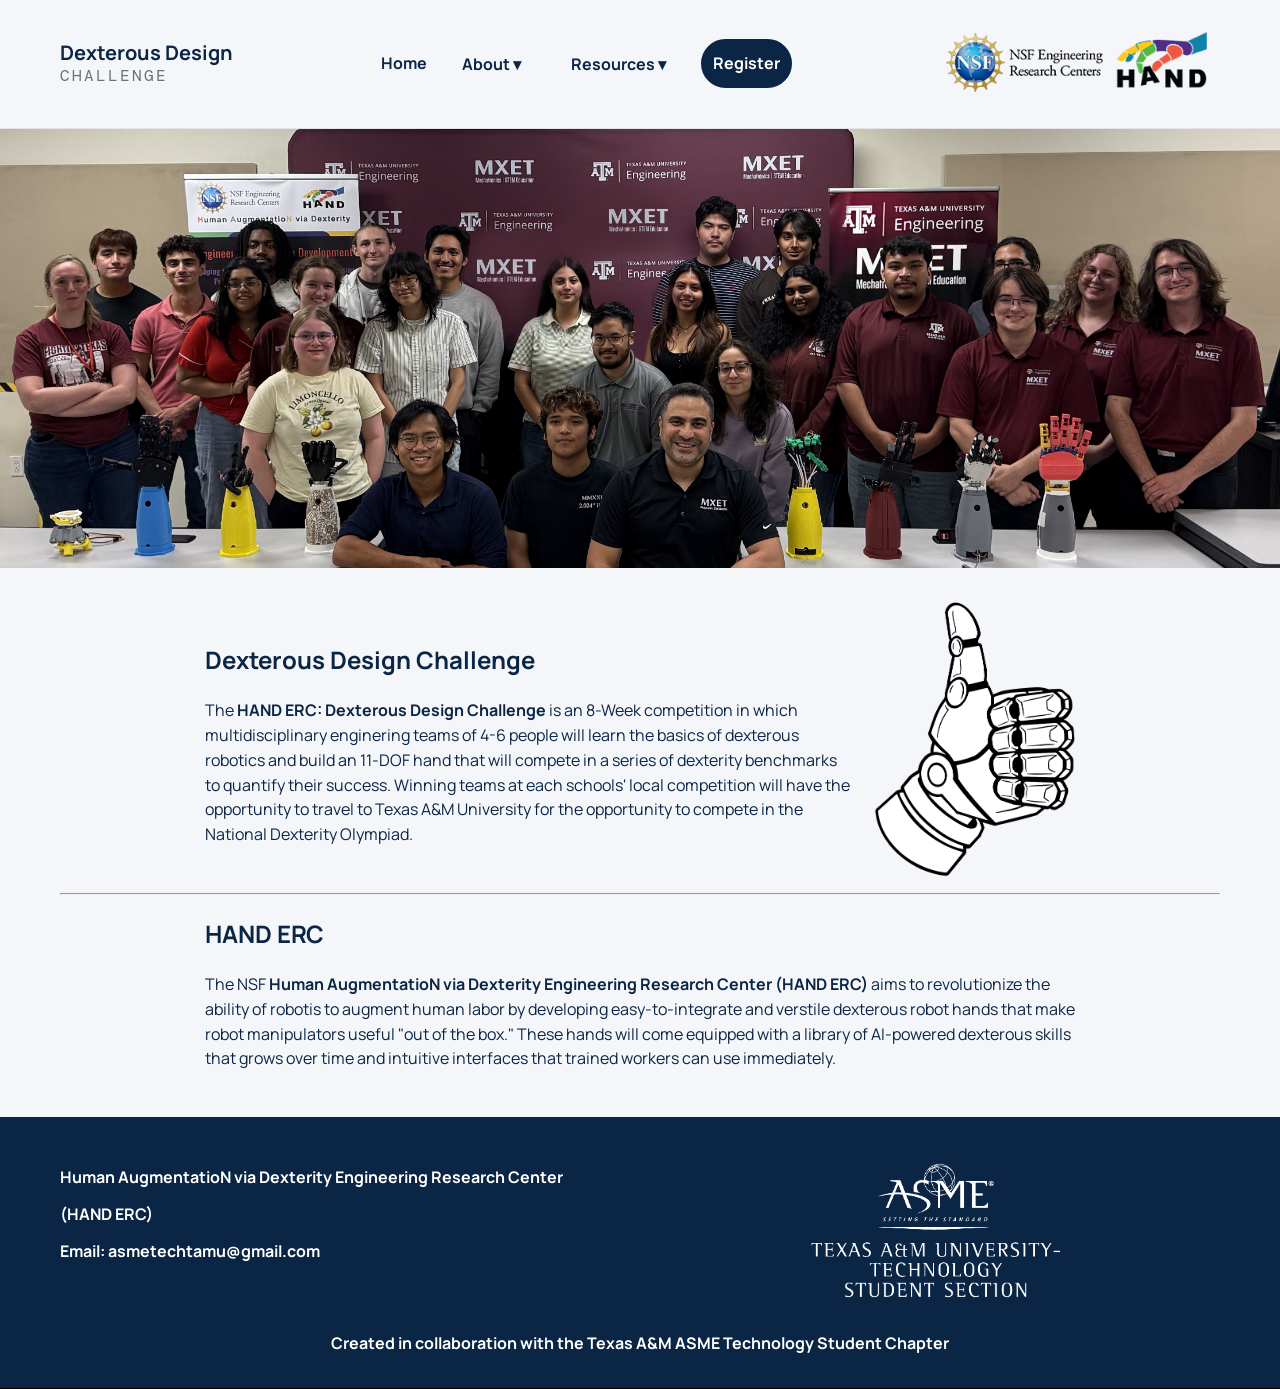
==== index.html @ c8aa739a "Initial Commit 2 of 2" ====
<!DOCTYPE html>
<html lang="en">
<head>
  <meta charset="UTF-8">
  <meta name="viewport" content="width=device-width, initial-scale=1.0">
  <meta name="description" content="Dexterous Design Challenge — a hands-on engineering competition introducing students to dexterous robotics.">
  <title>Dexterous Design Challenge</title>
  <link rel="stylesheet" href="styles.css">
  <link rel="icon" type="image/png" href="Assets/favicon.png">
</head>
<body>
  <header class="site-header">
    <br/>
    <div class="container nav-wrap">
      <a class="brand" href="index.html" aria-label="Dexterous Design Challenge home">
        <span><strong>Dexterous Design</strong><small>CHALLENGE</small></span>
      </a>
      <button class="menu-toggle" aria-label="Open menu">☰</button>
      <nav class="nav">
        <a href="index.html">Home</a>
        <div class="dropdown">
          <button class="dropbtn">About ▾</button>
          <div class="dropdown-content">
              <a href="pastresults.html">Past Competition Results</a>
              <a href="team.html">Team</a>
          </div>
        </div>
        <div class="dropdown">
          <button class="dropbtn">Resources ▾</button>
          <div class="dropdown-content">
              <a href="rulesandguidebook.html">Rules and Guidebook</a>
              <a href="FAQ.html">FAQ</a>
              <a href="pastdesigns.html">Past Designs</a>
              <div class="sub-dropdown">
                <button class="dropbtn">Modules ▸</button>
                <div class="sub-dropdown-content">
                    <a href="module01.html">Gantt Charts & Project Management</a>
                    <a href="module02.html">Dexterous Robotics</a>
                    <a href="module03.html">3D CAD Design Using Onshape</a>
                    <a href="module04.html">Volume Creating Features</a>
                    <a href="module05.html">Introduction to Assemblies</a>
                    <a href="module06.html">Design of a Finger</a>
                    <a href="module07.html">Mechanical Drawings & 3D Printing</a>
                    <a href="module08.html">Arduino & C++</a>
                    <a href="module09.html">Kit Specific Programming</a>
                </div>
              </div>
          </div>
        </div>
        <a class="nav-but" href="register.html">Register</a>
      </nav>
      <a class="header-logo" href="https://hand-erc.org/" target="_blank"><img height=100 src="Assets/HAND NSF Logo.png"></imgsrc> </a>
    </div>
    <br/>
  </header>

  <main>
    <section>
        <img width=100% src="Assets/DDCCeremony.JPG">
    </section>
    <br/>
    <section class="container">
      <div class="image-text-row">
        <div>
          <h2>Dexterous Design Challenge</h2>
          <p>
            The <b>HAND ERC: Dexterous Design Challenge</b> is an 8-Week competition in which multidisciplinary enginering teams of 4-6 people will learn the basics of dexterous robotics and build an 11-DOF hand that will compete in a series of dexterity benchmarks to quantify their success. Winning teams at each schools' local competition will have the opportunity to travel to Texas A&M University for the opportunity to compete in the National Dexterity Olympiad.
          </p>  
        </div>
        <div>
          <img width=200 src="Assets/DDCLogo.png"/>
        </div>
      </div>
      <hr/>
        <div class="center-text">
          <h2>HAND ERC</h2>
          <p>
            The NSF <b>Human AugmentatioN via Dexterity Engineering Research Center (HAND ERC)</b> aims to revolutionize the ability of robotis to augment human labor by developing easy-to-integrate and verstile dexterous robot hands that make robot manipulators useful "out of the box." These hands will come equipped with a library of AI-powered dexterous skills that grows over time and intuitive interfaces that trained workers can use immediately.
          </p>  
        </div>
    </section>
  </main>

  <footer class="site-footer">
    <section class="container">
      <div class="footer-grid">
        <div>
          <h4>Human AugmentatioN via Dexterity Engineering Research Center</h4>
          <h4>(HAND ERC)</h4>
          <h4>Email: asmetechtamu@gmail.com</h4>
        </div>
        <img class="center-text" src="Assets/ASMETAMUT_Logo.png"/>
      </div>
      <h4 class="centered">Created in collaboration with the Texas A&M ASME Technology Student Chapter</h4>
      <br/>
  </section>
  </footer>
  <script src="script.js"></script>
</body>
</html>
---- styles.css ----
@import url('https://fonts.googleapis.com/css2?family=DM+Mono:wght@400;500&family=Manrope:wght@400;500;600;700;800&display=swap');

/* CSS Variables */
:root { --ink: #0b2545; --muted: #697176; --paper: #f4f6f9; --card: #fff; --line: #dde2e8; --accent: #0b2545; --dark: #111516; --dark2: #1a2022; --radius: 18px; }

/* Global Styles */
* { box-sizing: border-box; }
html { scroll-behavior: smooth; }
body { margin: 0; background: var(--paper); color: var(--ink); font-family: Manrope, Arial, sans-serif; line-height: 1.55; }
a { color: inherit; text-decoration: none; }

/* Layout Utilities */
.container { width: min(1160px, calc(100% - 100px)); margin: auto; }
.centered { text-align: center; }
.center-text { width: 75%; margin: auto; }
.border { border: 2px solid var(--ink); border-radius: 5px; }
.module-border { border: 2px solid var(--ink); }
.embedded { width: 100%; aspect-ratio: 16 / 9; }
.side-by-side { display: flex; align-items: center; justify-content: center; gap: 40px; }
.side-by-side p { width: 450px; }
.closer { line-height: 0.5; }

/* Header and Navigation */
.site-header { position: sticky; top: 0; z-index: 20; background: rgba(244, 246, 249, 0.94); backdrop-filter: blur(14px); border-bottom: 1px solid rgba(16, 19, 22, 0.08); }
.nav-wrap { display: flex; align-items: center; justify-content: space-between; height: 78px; }
.nav { display: flex; align-items: center; gap: 20px; color: var(--ink); font-size: 16px; font-weight: 700; }
.nav-but { background: var(--ink); color: white; border: 12px solid var(--ink); border-radius: 30px; }
.menu-toggle { display: none; background: none; border: 0; font-size: 25px; }

/* Brand */
.brand { display: flex; align-items: center; gap: 10px; }
.brand strong, .brand small { display: block; line-height: 1; }
.brand strong { font-size: 20px; }
.brand small { margin-top: 5px; color: var(--muted); font-family: "DM Mono", monospace; font-size: 16px; letter-spacing: 2px; }

/* Dropdown Navigation */
.dropdown { position: relative; display: inline-block; }
.dropbtn { display: flex; padding: 15px; background: none; border: none; color: var(--ink); font-family: inherit; font-size: inherit; font-weight: 700; cursor: pointer; }
.dropdown-content, .sub-dropdown-content { display: none; position: absolute; min-width: 180px; background: white; box-shadow: 0 8px 16px rgba(0, 0, 0, 0.2); border-top: 3px solid var(--ink); }
.dropdown-content { z-index: 1000; }
.dropdown-content a, .sub-dropdown-content a { display: block; padding: 12px 16px; color: var(--ink); text-decoration: none; white-space: nowrap; }
.dropdown-content a:hover, .sub-dropdown-content a:hover { background: #f1f1f1; }
.dropdown:hover .dropdown-content { display: block; }

/* Nested Dropdown */
.sub-dropdown { position: relative; }
.sub-dropdown-content { top: 0; left: 100%; z-index: 1001; }
.sub-dropdown:hover .sub-dropdown-content { display: block; }

/* Footer */
.site-footer { background-color: var(--ink); color: white; border-top: 30px solid var(--paper); border-bottom: 1px solid black; font-weight: 200; line-height: 1; padding-top:30px}
.footer-logo { top: 0; right: 10px; }

/* PDF Viewer */
.pdf-container { width: 100%; height: 100vh; min-height: 450px; max-height: 900px; margin: 20px 0; }
.pdf-container iframe { display: block; width: 100%; height: 100%; border: 1px solid #ddd; border-radius: 8px; }

/* Resource Grids */
.resource-grid-2, .resource-grid-3 { display: grid; width: 100%; gap: 24px; }
.resource-grid-2 { grid-template-columns: repeat(2, minmax(0, 1fr)); }
.resource-grid-3 { grid-template-columns: repeat(3, minmax(0, 1fr)); }
.resource-card { min-width: 0; padding: 15px;background:var(--ink);border-radius:15px;color:white}
.resource-title{color: #B4B8BA}
.footer-grid {display:grid;width:100%;gap:24px;grid-template-columns: repeat(2,minmax(0,1fr));}
.footer-grid img{max-width: 300px;}


.image-text-row {width:75%;display: flex;align-items: center;gap: 24px;margin-bottom: 30px;margin:auto}
.image-text-image {flex: 0 0 500px;display: flex;justify-content: center;align-items: center;}
.image-text-image img {display: block;width: 100%;max-height: 180px;object-fit: contain;}
.image-text-content {flex: 1;min-width: 0;}

/* Tablets and Smaller Laptops */
@media (max-width: 1100px) {
    .resource-grid-2, .resource-grid-3, .footer-grid { grid-template-columns: 1fr; }
}
@media (max-width: 1000px) {
    .nav-wrap {
        position: relative;
        flex-wrap: wrap;
        height: auto;
        min-height: 78px;
        padding: 10px 0;
    }

    .menu-toggle {
        display: block;
        cursor: pointer;
        color: var(--ink);
        font-size: 28px;
        padding: 8px 12px;
    }

    .nav {
        display: none;
        flex-direction: column;
        align-items: stretch;
        gap: 0;
        width: 100%;
        padding: 10px 0;
        font-size: 16px;
    }

    /* JavaScript adds this class when the menu is opened */
    .nav.active {
        display: flex;
    }

    .nav > a {
        display: block;
        padding: 12px 16px;
    }

    .nav .nav-but {
        align-self: flex-start;
        margin: 8px 12px;
    }

    /* Dropdowns expand inside the mobile menu */
    .dropdown {
        display: block;
        width: 100%;
    }

    .dropbtn {
        width: 100%;
        justify-content: space-between;
        text-align: left;
    }

    .dropdown-content,
    .sub-dropdown-content {
        position: static;
        display: none;
        width: 100%;
        min-width: 0;
        box-shadow: none;
        border-top: none;
        padding-left: 16px;
    }

    .dropdown.open > .dropdown-content,
    .sub-dropdown.open > .sub-dropdown-content {
        display: block;
    }

    .dropdown:hover .dropdown-content,
    .sub-dropdown:hover .sub-dropdown-content {
        /* Prevent hover from controlling mobile dropdowns */
        display: none;
    }

    .nav img {
        display: block;
        width: 160px;
        height: auto;
        margin: 10px 16px;
    }

    /* Your existing responsive page layouts */
    .hero {
        padding-top: 65px;
    }

    .hero-grid,
    .challenge-grid,
    .register-grid {
        grid-template-columns: 1fr;
    }

    .hero-art {
        min-height: 390px;
    }

    .cards.three,
    .winner-grid {
        grid-template-columns: 1fr;
    }

    .timeline {
        grid-template-columns: 1fr 1fr;
    }

    .resource-grid {
        grid-template-columns: 1fr;
    }

    .footer-grid {
        grid-template-columns: 1fr;
    }

    .register-grid {
        gap: 35px;
    }

    .hero h1 {
        letter-spacing: -2.5px;
    }

    .hero-stats {
        gap: 20px;
    }

    .module {
        grid-template-columns: 45px 1fr;
    }

    .module-arrow {
        display: none;
    }
}
/* Navigation and Layout Adjustments */
@media (max-width: 1000px) {
    .header-logo, .nav { display: none; }
    .center-text { width: 80%; }
    .menu-toggle { display: block; }
    .hero { padding-top: 65px; }
    .hero-grid, .challenge-grid, .register-grid { grid-template-columns: 1fr; }
    .hero-art { min-height: 390px; }
    .cards.three, .winner-grid { grid-template-columns: 1fr; }
    .timeline { grid-template-columns: 1fr 1fr; }
    .resource-grid { grid-template-columns: 1fr; }
    .footer-grid { grid-template-columns: 1fr; }
    .register-grid { gap: 35px; }
    .hero h1 { letter-spacing: -2.5px; }
    .hero-stats { gap: 20px; }
    .module { grid-template-columns: 45px 1fr; }
    .module-arrow { display: none; }
    .image-text-row {width:80%;flex-direction: column;align-items: center;gap: 12px;}
    .image-text-image {flex-basis: auto;width: 100%;}
    .image-text-image img {max-height: 180px;}
    /* Mobile dropdowns */
    .dropdown {
        display: block;
        width: 100%;
    }

    .dropbtn {
        display: flex;
        align-items: center;
        justify-content: space-between;
        width: 100%;
        padding: 12px 16px;
        text-align: left;
        cursor: pointer;
    }

    .dropdown-content,
    .sub-dropdown-content {
        display: none;
        position: static;
        width: 100%;
        min-width: 0;
        box-shadow: none;
        border: none;
        padding-left: 16px;
    }

    /* Show menus when tapped */
    .dropdown.open > .dropdown-content {
        display: block;
    }

    .sub-dropdown.open > .sub-dropdown-content {
        display: block;
    }

    /* Prevent desktop hover behavior from interfering */
    .dropdown:hover > .dropdown-content,
    .sub-dropdown:hover > .sub-dropdown-content {
        display: none;
    }

    /* Keep explicitly opened menus visible */
    .dropdown.open:hover > .dropdown-content,
    .sub-dropdown.open:hover > .sub-dropdown-content {
        display: block;
    }
}

/* Phones */
@media (max-width: 600px) {
    .resource-card { padding: 16px; }
}

/* ===== Mobile / touch dropdown menu =====
   Paste this at the very BOTTOM of styles.css (after everything else).
   The JS in script.js adds an "open" class to .nav, .dropdown and .sub-dropdown. */

/* Phones and tablets: a tap (not hover) controls the dropdowns.
   Hover is switched off here because touch browsers fake a "hover" on tap,
   which would leave the menu stuck open and impossible to close. */
   @media (max-width: 1000px), (hover: none) {
    .dropdown:hover .dropdown-content,
    .sub-dropdown:hover .sub-dropdown-content { display: none; }
  
    .dropdown.open > .dropdown-content,
    .sub-dropdown.open > .sub-dropdown-content { display: block; }
  }
  
  /* Narrow screens: the ☰ button opens a panel, dropdowns expand in place */
  @media (max-width: 1000px) {
    .nav.open {
      display: flex;
      flex-direction: column;
      align-items: stretch;
      gap: 4px;
      position: absolute;
      top: 100%;
      right: 20px;
      width: min(320px, calc(100vw - 40px));
      max-height: calc(100vh - 160px);   /* fallback; script.js sets the exact value */
      max-height: calc(100dvh - 160px);
      overflow-y: auto;
      overscroll-behavior: contain;      /* scrolling the menu doesn't scroll the page */
      -webkit-overflow-scrolling: touch;
      padding: 12px;
      background: #f4f6f9;
      border: 1px solid #dde2e8;
      border-radius: 14px;
      box-shadow: 0 15px 40px rgba(0, 0, 0, 0.1);
      z-index: 30;
    }
  
    .nav > a { padding: 12px 15px; }
    .nav > .nav-but { text-align: center; margin-top: 6px; }
  
    .nav .dropdown,
    .nav .sub-dropdown { display: block; width: 100%; }
  
    .nav .dropbtn { width: 100%; justify-content: space-between; text-align: left; }
  
    /* Expand inside the panel instead of floating off-screen */
    .dropdown-content,
    .sub-dropdown-content {
      position: static;
      min-width: 0;
      margin-left: 12px;
      background: transparent;
      box-shadow: none;
      border-top: 0;
      border-left: 3px solid var(--ink);
    }
  
    .dropdown-content a,
    .sub-dropdown-content a { white-space: normal; }
  }

  /* ===== Mobile: embedded docs, slides and video =====
   Paste at the very BOTTOM of styles.css (after the mobile menu block). */

/* Embeds never overflow the screen */
.embedded { display: block; max-width: 100%; border: 0; }

/* Phones and small tablets */
@media (max-width: 700px) {

  /* The page gutter was 50px per side, which left only ~290px on a phone */
  .container { width: calc(100% - 32px); }

  .resource-grid-2,
  .resource-grid-3 { gap: 32px; }

  /* Video and slides are landscape, so 16:9 is right. They just get wider. */

  /* Documents / PDFs are portrait. Give them height instead of a 16:9 box. */
  iframe.embedded[src*="/document/"],
  iframe.embedded[src*="drive.google.com"],
  iframe.embedded[src$=".pdf"] {
    aspect-ratio: auto;
    height: 75vh;
    height: 75dvh;
    min-height: 420px;
    max-height: 720px;
  }

  /* Your existing .pdf-container (used for PDFs) */
  .pdf-container { height: 75vh; height: 75dvh; min-height: 420px; }
}
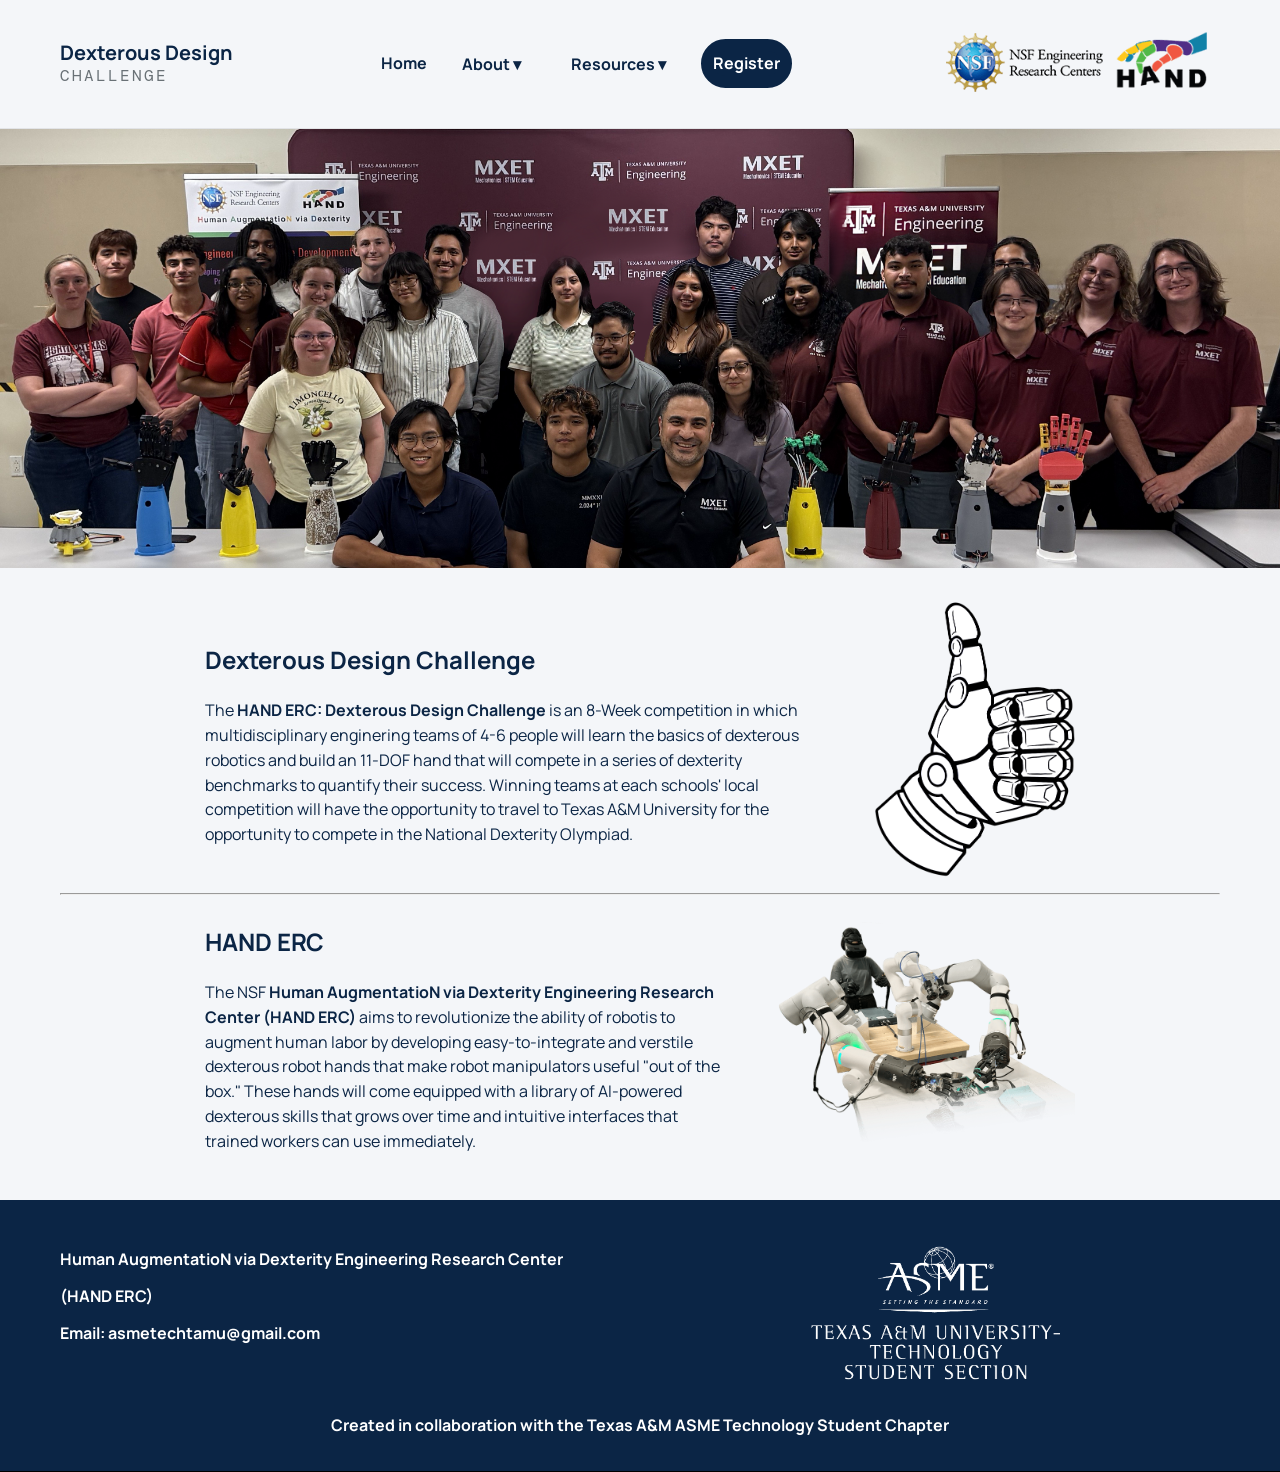
==== commit e458e702: "Temporary Removal of Modules" ====
--- a/index.html
+++ b/index.html
@@ -72,11 +72,14 @@
         </div>
       </div>
       <hr/>
-        <div class="center-text">
+        <div class="image-text-row">
+          <div>  
           <h2>HAND ERC</h2>
           <p>
             The NSF <b>Human AugmentatioN via Dexterity Engineering Research Center (HAND ERC)</b> aims to revolutionize the ability of robotis to augment human labor by developing easy-to-integrate and verstile dexterous robot hands that make robot manipulators useful "out of the box." These hands will come equipped with a library of AI-powered dexterous skills that grows over time and intuitive interfaces that trained workers can use immediately.
-          </p>  
+          </p>
+          </div>
+          <img width="300" src="Assets/HANDERC.png">  
         </div>
     </section>
   </main>
--- a/styles.css
+++ b/styles.css
@@ -65,7 +65,7 @@
 .footer-grid img{max-width: 300px;}
 
 
-.image-text-row {width:75%;display: flex;align-items: center;gap: 24px;margin-bottom: 30px;margin:auto}
+.image-text-row {width:75%;display: flex;align-items: center;column-gap: 42px;margin-bottom: 30px;margin:auto;text-align:left}
 .image-text-image {flex: 0 0 500px;display: flex;justify-content: center;align-items: center;}
 .image-text-image img {display: block;width: 100%;max-height: 180px;object-fit: contain;}
 .image-text-content {flex: 1;min-width: 0;}
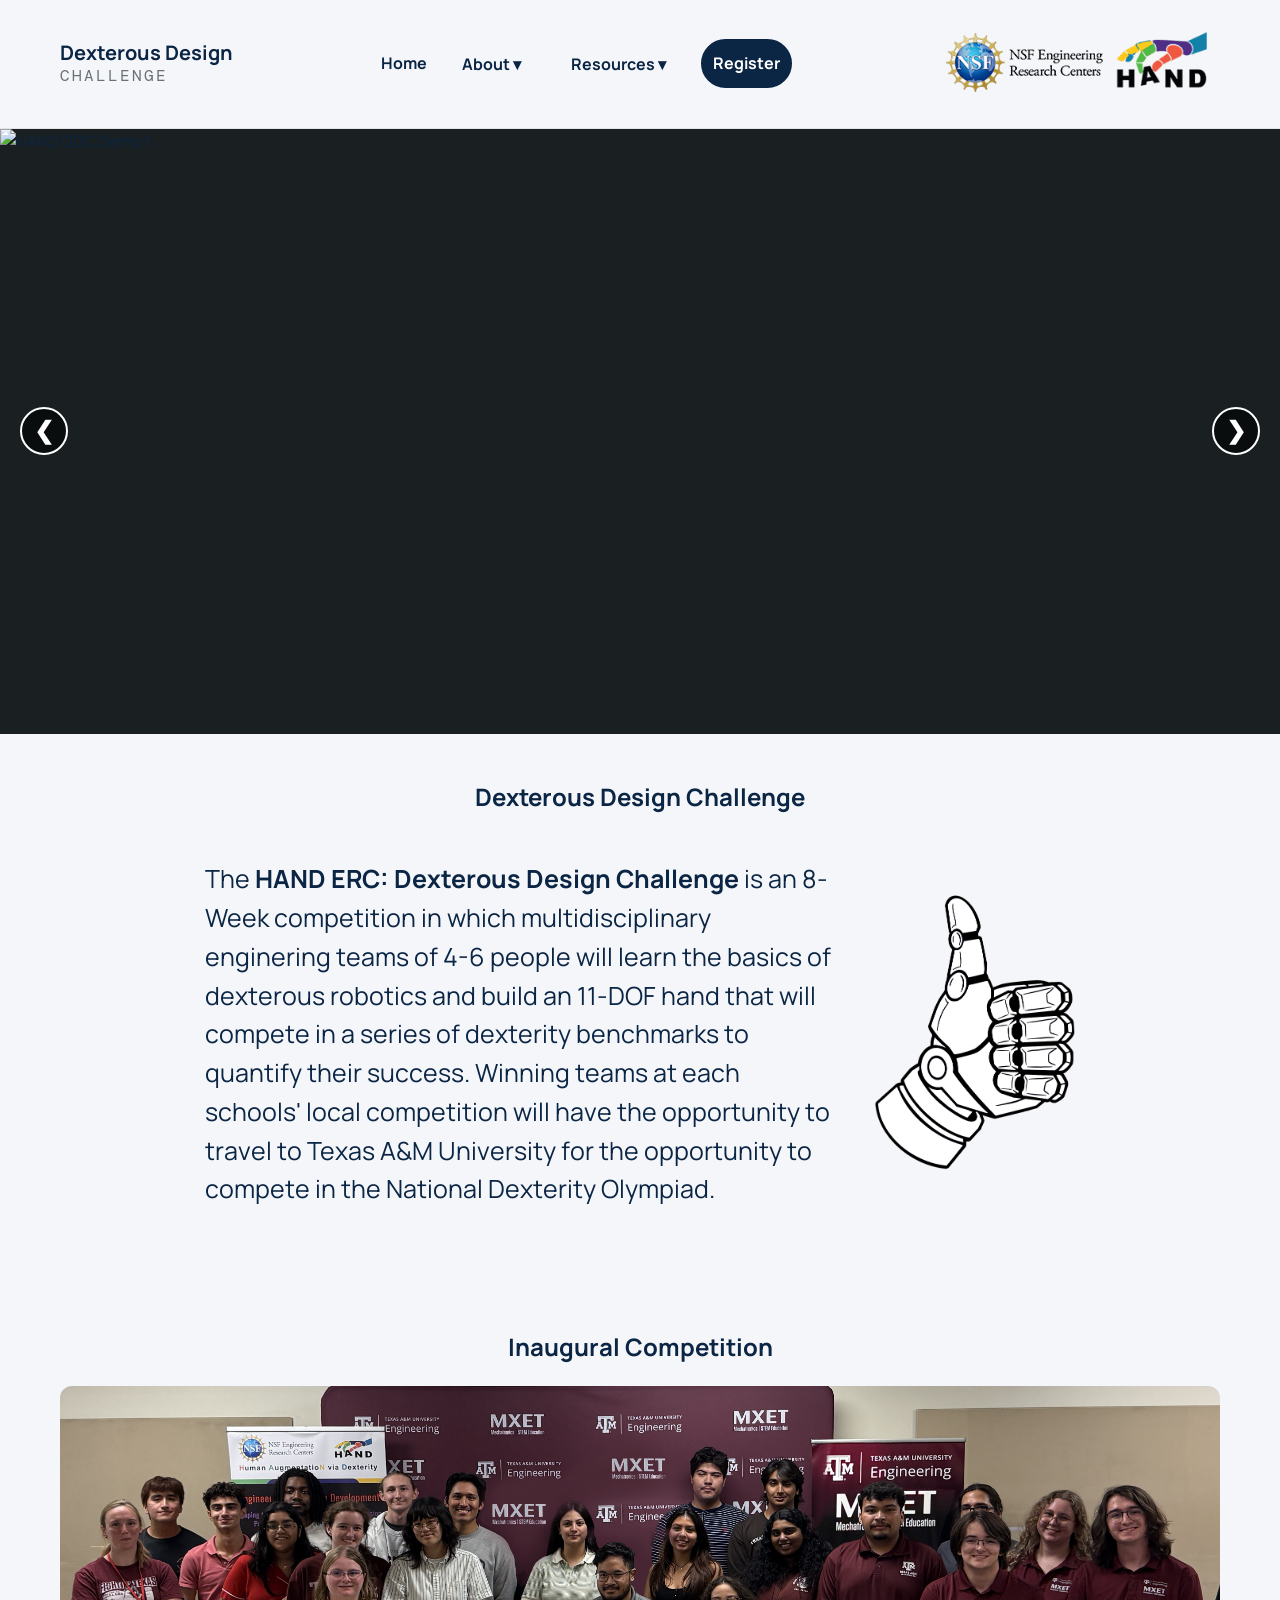
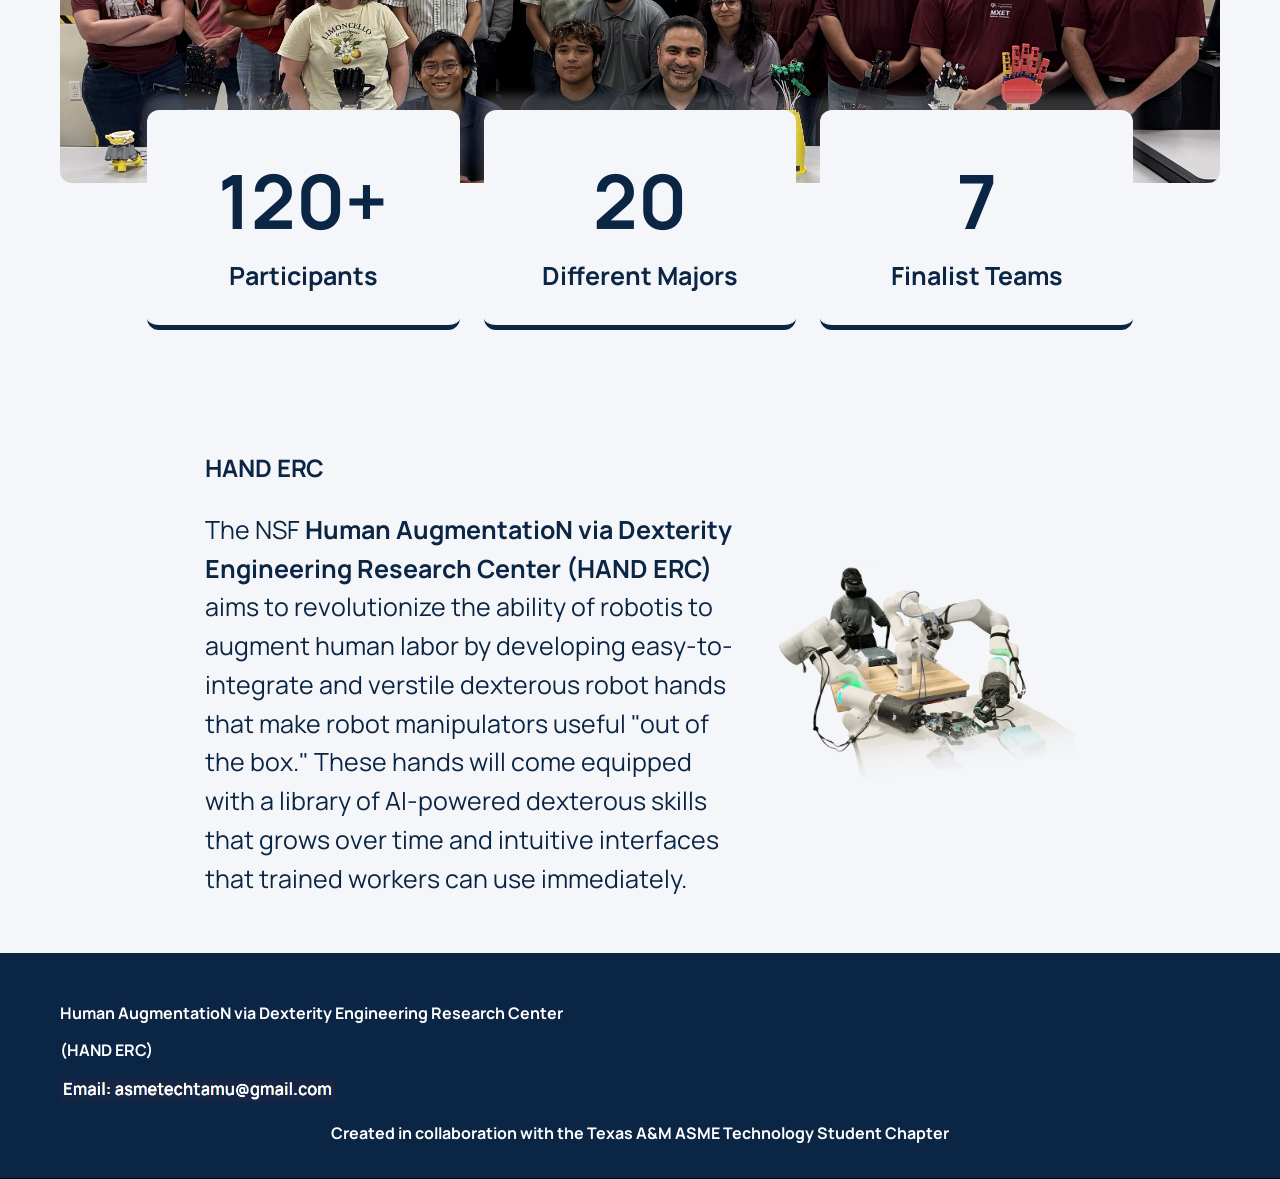
==== commit 55f482a6: "Site Revamp" ====
--- a/index.html
+++ b/index.html
@@ -7,6 +7,7 @@
   <title>Dexterous Design Challenge</title>
   <link rel="stylesheet" href="styles.css">
   <link rel="icon" type="image/png" href="Assets/favicon.png">
+  <script src="photoReel.js" defer></script>
 </head>
 <body>
   <header class="site-header">
@@ -55,23 +56,49 @@
   </header>
 
   <main>
-    <section>
-        <img width=100% src="Assets/DDCCeremony.JPG">
+    <section aria-label="Image Carousel">
+      <div class="photo-reel-container" id="photo-reel-container" tabindex="0" aria-label="ASME Event Showcase Photo Reel">
+          <div id="photo-reel"></div>
+          <button type="button" onclick="prev();" id="prev"class="carousel-btn" aria-label="Previous Slide">&#10094;</button>
+          <button type="button" onclick="next();" id="next"class="carousel-btn" aria-label="Next Slide">&#10095;</button>
+      </div>
     </section>
     <br/>
     <section class="container">
+      <h2 class="centered">Dexterous Design Challenge</h2>
       <div class="image-text-row">
-        <div>
-          <h2>Dexterous Design Challenge</h2>
           <p>
             The <b>HAND ERC: Dexterous Design Challenge</b> is an 8-Week competition in which multidisciplinary enginering teams of 4-6 people will learn the basics of dexterous robotics and build an 11-DOF hand that will compete in a series of dexterity benchmarks to quantify their success. Winning teams at each schools' local competition will have the opportunity to travel to Texas A&M University for the opportunity to compete in the National Dexterity Olympiad.
           </p>  
-        </div>
         <div>
           <img width=200 src="Assets/DDCLogo.png"/>
         </div>
       </div>
-      <hr/>
+      <br/>
+      <br/>
+      <br/>
+      <h1 class="centered">Inaugural Competition</h1>
+      <div class="stat-section">
+        <img class="stat-image" src="Assets/DDCCeremony.JPG">
+        <div class="resource-grid-3">
+          <div class="stat-card">
+            <h1>120+</h1>
+            <h3>Participants</h3>
+          </div>
+          <div class="stat-card">
+            <h1>20</h1>
+            <h3>Different Majors</h3>
+          </div>
+          <div class="stat-card">
+            <h1>7</h1>
+            <h3>Finalist Teams</h3>
+          </div>
+        </div>
+      </div>
+      <br/>
+      <br/>
+      <br/>
+      <br/>
         <div class="image-text-row">
           <div>  
           <h2>HAND ERC</h2>
@@ -90,14 +117,19 @@
         <div>
           <h4>Human AugmentatioN via Dexterity Engineering Research Center</h4>
           <h4>(HAND ERC)</h4>
-          <h4>Email: asmetechtamu@gmail.com</h4>
+          <img width="275" src="Assets/Email.png">
         </div>
-        <img class="center-text" src="Assets/ASMETAMUT_Logo.png"/>
       </div>
       <h4 class="centered">Created in collaboration with the Texas A&M ASME Technology Student Chapter</h4>
       <br/>
   </section>
   </footer>
   <script src="script.js"></script>
+  <script>
+    document.addEventListener("DOMContentLoaded", function() {
+        addPhotoReel();
+        goToPhoto(0);
+    });
+</script>
 </body>
 </html>
--- a/styles.css
+++ b/styles.css
@@ -20,6 +20,59 @@
 .side-by-side p { width: 450px; }
 .closer { line-height: 0.5; }
 
+/* Photo Reel */
+.photo-reel-container {
+    position: relative;
+    height: 605px;
+    width: 100%;
+    overflow: hidden;
+    background-color: var(--dark2);
+}
+
+#photo-reel {
+    display: flex;
+    height: 100%;
+    width: 100%;
+    transition: transform 0.4s ease-in-out;
+}
+
+#photo-reel img {
+    min-width: 100%;
+    height: 100%;
+    object-fit: contain;
+}
+
+.carousel-btn {
+    color: white;
+    font-size: 24px;
+    font-weight: bold;
+    background-color: rgba(0, 0, 0, 0.6);
+    border: 2px solid white;
+    border-radius: 50%;
+    width: 48px;
+    height: 48px;
+    display: flex;
+    align-items: center;
+    justify-content: center;
+    position: absolute;
+    top: 50%;
+    transform: translateY(-50%);
+    cursor: pointer;
+    z-index: 10;
+    transition: background-color 0.2s ease;
+}
+
+.carousel-btn:hover,
+.carousel-btn:focus {
+    background-color: rgba(0, 0, 0, 0.9);
+}
+
+#prev { left: 20px; }
+#next { right: 20px; }
+
+.stat-section{mask-border-width: 90%;margin:auto}
+.stat-image{width:100%;border-radius: 12px;}
+
 /* Header and Navigation */
 .site-header { position: sticky; top: 0; z-index: 20; background: rgba(244, 246, 249, 0.94); backdrop-filter: blur(14px); border-bottom: 1px solid rgba(16, 19, 22, 0.08); }
 .nav-wrap { display: flex; align-items: center; justify-content: space-between; height: 78px; }
@@ -58,7 +111,7 @@
 /* Resource Grids */
 .resource-grid-2, .resource-grid-3 { display: grid; width: 100%; gap: 24px; }
 .resource-grid-2 { grid-template-columns: repeat(2, minmax(0, 1fr)); }
-.resource-grid-3 { grid-template-columns: repeat(3, minmax(0, 1fr)); }
+.resource-grid-3 { grid-template-columns: repeat(3, minmax(0, 1fr)); width:85%;margin:auto;position:relative;z-index: 2;margin: -80px auto 0;}
 .resource-card { min-width: 0; padding: 15px;background:var(--ink);border-radius:15px;color:white}
 .resource-title{color: #B4B8BA}
 .footer-grid {display:grid;width:100%;gap:24px;grid-template-columns: repeat(2,minmax(0,1fr));}
@@ -66,15 +119,22 @@
 
 
 .image-text-row {width:75%;display: flex;align-items: center;column-gap: 42px;margin-bottom: 30px;margin:auto;text-align:left}
+.image-text-row p{font-size: 25px;}
 .image-text-image {flex: 0 0 500px;display: flex;justify-content: center;align-items: center;}
 .image-text-image img {display: block;width: 100%;max-height: 180px;object-fit: contain;}
 .image-text-content {flex: 1;min-width: 0;}
 
-/* Tablets and Smaller Laptops */
-@media (max-width: 1100px) {
-    .resource-grid-2, .resource-grid-3, .footer-grid { grid-template-columns: 1fr; }
-}
-@media (max-width: 1000px) {
+.stat-card{aspect-ratio: 5/3;padding:20px;background:var(--paper);border-radius: 12px;color:var(--ink);line-height:.25;align-content:center;justify-content: center;text-align:center;box-shadow:var(--ink);align-items: center;box-shadow: 0 -10px 10px 5px rgba(255, 255, 255, 0.2);border-bottom: 5px solid var(--ink)}
+.stat-card > h1{font-size:75px;font-weight: 2000;}
+.stat-card > h3{font-size: 25px;}
+
+
+/* ==========================================
+   TABLETS AND SMALLER LAPTOPS (1100px)
+   ========================================== */
+   @media (max-width: 1100px) {
+
+    /* Navigation Wrapper */
     .nav-wrap {
         position: relative;
         flex-wrap: wrap;
@@ -83,6 +143,10 @@
         padding: 10px 0;
     }
 
+    .header-logo {
+        display: none;
+    }
+
     .menu-toggle {
         display: block;
         cursor: pointer;
@@ -91,63 +155,50 @@
         padding: 8px 12px;
     }
 
+    /* Navigation Menu */
     .nav {
         display: none;
         flex-direction: column;
         align-items: stretch;
-        gap: 0;
+        gap: 4px;
         width: 100%;
         padding: 10px 0;
         font-size: 16px;
     }
 
-    /* JavaScript adds this class when the menu is opened */
+    /* JavaScript opens the navigation */
+    .nav.open,
     .nav.active {
         display: flex;
+        position: absolute;
+        top: 100%;
+        right: 20px;
+        width: min(320px, calc(100vw - 40px));
+
+        max-height: calc(100vh - 160px);
+        max-height: calc(100dvh - 160px);
+
+        overflow-y: auto;
+        overscroll-behavior: contain;
+        -webkit-overflow-scrolling: touch;
+
+        padding: 12px;
+        background: #f4f6f9;
+        border: 1px solid #dde2e8;
+        border-radius: 14px;
+        box-shadow: 0 15px 40px rgba(0,0,0,0.1);
+        z-index: 30;
     }
 
     .nav > a {
         display: block;
-        padding: 12px 16px;
-    }
-
-    .nav .nav-but {
+        padding: 12px 15px;
+    }
+
+    .nav > .nav-but {
         align-self: flex-start;
+        text-align: center;
         margin: 8px 12px;
-    }
-
-    /* Dropdowns expand inside the mobile menu */
-    .dropdown {
-        display: block;
-        width: 100%;
-    }
-
-    .dropbtn {
-        width: 100%;
-        justify-content: space-between;
-        text-align: left;
-    }
-
-    .dropdown-content,
-    .sub-dropdown-content {
-        position: static;
-        display: none;
-        width: 100%;
-        min-width: 0;
-        box-shadow: none;
-        border-top: none;
-        padding-left: 16px;
-    }
-
-    .dropdown.open > .dropdown-content,
-    .sub-dropdown.open > .sub-dropdown-content {
-        display: block;
-    }
-
-    .dropdown:hover .dropdown-content,
-    .sub-dropdown:hover .sub-dropdown-content {
-        /* Prevent hover from controlling mobile dropdowns */
-        display: none;
     }
 
     .nav img {
@@ -157,85 +208,15 @@
         margin: 10px 16px;
     }
 
-    /* Your existing responsive page layouts */
-    .hero {
-        padding-top: 65px;
-    }
-
-    .hero-grid,
-    .challenge-grid,
-    .register-grid {
-        grid-template-columns: 1fr;
-    }
-
-    .hero-art {
-        min-height: 390px;
-    }
-
-    .cards.three,
-    .winner-grid {
-        grid-template-columns: 1fr;
-    }
-
-    .timeline {
-        grid-template-columns: 1fr 1fr;
-    }
-
-    .resource-grid {
-        grid-template-columns: 1fr;
-    }
-
-    .footer-grid {
-        grid-template-columns: 1fr;
-    }
-
-    .register-grid {
-        gap: 35px;
-    }
-
-    .hero h1 {
-        letter-spacing: -2.5px;
-    }
-
-    .hero-stats {
-        gap: 20px;
-    }
-
-    .module {
-        grid-template-columns: 45px 1fr;
-    }
-
-    .module-arrow {
-        display: none;
-    }
-}
-/* Navigation and Layout Adjustments */
-@media (max-width: 1000px) {
-    .header-logo, .nav { display: none; }
-    .center-text { width: 80%; }
-    .menu-toggle { display: block; }
-    .hero { padding-top: 65px; }
-    .hero-grid, .challenge-grid, .register-grid { grid-template-columns: 1fr; }
-    .hero-art { min-height: 390px; }
-    .cards.three, .winner-grid { grid-template-columns: 1fr; }
-    .timeline { grid-template-columns: 1fr 1fr; }
-    .resource-grid { grid-template-columns: 1fr; }
-    .footer-grid { grid-template-columns: 1fr; }
-    .register-grid { gap: 35px; }
-    .hero h1 { letter-spacing: -2.5px; }
-    .hero-stats { gap: 20px; }
-    .module { grid-template-columns: 45px 1fr; }
-    .module-arrow { display: none; }
-    .image-text-row {width:80%;flex-direction: column;align-items: center;gap: 12px;}
-    .image-text-image {flex-basis: auto;width: 100%;}
-    .image-text-image img {max-height: 180px;}
-    /* Mobile dropdowns */
-    .dropdown {
+    /* Dropdowns */
+    .dropdown,
+    .sub-dropdown {
         display: block;
         width: 100%;
     }
 
-    .dropbtn {
+    .dropbtn,
+    .nav .dropbtn {
         display: flex;
         align-items: center;
         justify-content: space-between;
@@ -251,129 +232,184 @@
         position: static;
         width: 100%;
         min-width: 0;
+        margin-left: 12px;
+        padding-left: 16px;
+        background: transparent;
         box-shadow: none;
         border: none;
-        padding-left: 16px;
-    }
-
-    /* Show menus when tapped */
-    .dropdown.open > .dropdown-content {
-        display: block;
-    }
-
-    .sub-dropdown.open > .sub-dropdown-content {
-        display: block;
-    }
-
-    /* Prevent desktop hover behavior from interfering */
+        border-left: 3px solid var(--ink);
+    }
+
+    .dropdown-content a,
+    .sub-dropdown-content a {
+        white-space: normal;
+    }
+
+    /* Disable hover-based dropdown opening */
     .dropdown:hover > .dropdown-content,
     .sub-dropdown:hover > .sub-dropdown-content {
         display: none;
     }
 
-    /* Keep explicitly opened menus visible */
+    /* Open dropdowns */
+    .dropdown.open > .dropdown-content,
+    .sub-dropdown.open > .sub-dropdown-content,
     .dropdown.open:hover > .dropdown-content,
     .sub-dropdown.open:hover > .sub-dropdown-content {
         display: block;
     }
-}
-
-/* Phones */
-@media (max-width: 600px) {
-    .resource-card { padding: 16px; }
-}
-
-/* ===== Mobile / touch dropdown menu =====
-   Paste this at the very BOTTOM of styles.css (after everything else).
-   The JS in script.js adds an "open" class to .nav, .dropdown and .sub-dropdown. */
-
-/* Phones and tablets: a tap (not hover) controls the dropdowns.
-   Hover is switched off here because touch browsers fake a "hover" on tap,
-   which would leave the menu stuck open and impossible to close. */
-   @media (max-width: 1000px), (hover: none) {
-    .dropdown:hover .dropdown-content,
-    .sub-dropdown:hover .sub-dropdown-content { display: none; }
-  
+
+    /* Page Layouts */
+    .hero {
+        padding-top: 65px;
+    }
+
+    .hero-grid,
+    .challenge-grid,
+    .register-grid,
+    .cards.three,
+    .winner-grid,
+    .resource-grid,
+    .resource-grid-2,
+    .footer-grid {
+        grid-template-columns: 1fr;
+    }
+
+    .timeline {
+        grid-template-columns: 1fr 1fr;
+    }
+
+    .register-grid {
+        gap: 35px;
+    }
+
+    .hero-art {
+        min-height: 390px;
+    }
+
+    .hero h1 {
+        letter-spacing: -2.5px;
+    }
+
+    .hero-stats {
+        gap: 20px;
+    }
+
+    .module {
+        grid-template-columns: 45px 1fr;
+    }
+
+    .module-arrow {
+        display: none;
+    }
+
+    /* Image and Text Layout */
+    .center-text {
+        width: 80%;
+    }
+
+    .image-text-row {
+        width: 80%;
+        flex-direction: column;
+        align-items: center;
+        gap: 12px;
+    }
+    
+    .image-text-row p {
+        font-size: 15px;
+    }
+
+    .image-text-image {
+        flex-basis: auto;
+        width: 100%;
+    }
+
+    .image-text-image img {
+        max-height: 180px;
+    }
+
+    /* Photo Carousel */
+    .photo-reel-container {
+        height: 250px;
+    }
+
+    /* stat cards */
+    .resource-grid-3 {
+        grid-template-columns: 1fr;
+        margin:0px auto;
+        justify-content: center;
+    }
+    .stat-card > h1{font-size:45px;font-weight: 1000;}
+    .stat-card > h3{font-size: 15px;}
+    .stat-card{align-content:center}
+}
+
+
+/* ==========================================
+   PHONES AND SMALL TABLETS (700px)
+   ========================================== */
+@media (max-width: 700px) {
+
+    /* Reduce Page Margins */
+    .container {
+        width: calc(100% - 32px);
+    }
+
+    /* Resource Cards */
+    .resource-grid-2,
+    .resource-grid-3 {
+        gap: 32px;
+    }
+
+    .resource-card {
+        padding: 16px;
+    }
+
+    /* Embedded Documents and PDFs */
+    iframe.embedded[src*="/document/"],
+    iframe.embedded[src*="drive.google.com"],
+    iframe.embedded[src$=".pdf"] {
+        aspect-ratio: auto;
+        height: 75vh;
+        height: 75dvh;
+        min-height: 420px;
+        max-height: 720px;
+    }
+
+    .pdf-container {
+        height: 75vh;
+        height: 75dvh;
+        min-height: 420px;
+    }
+}
+
+
+/* ==========================================
+   TOUCH DEVICE DROPDOWNS
+   ========================================== */
+@media (hover: none) {
+
+    /* Prevent simulated hover on touchscreens */
+    .dropdown:hover > .dropdown-content,
+    .sub-dropdown:hover > .sub-dropdown-content {
+        display: none;
+    }
+
+    /* JavaScript controls dropdown visibility */
     .dropdown.open > .dropdown-content,
-    .sub-dropdown.open > .sub-dropdown-content { display: block; }
-  }
-  
-  /* Narrow screens: the ☰ button opens a panel, dropdowns expand in place */
-  @media (max-width: 1000px) {
-    .nav.open {
-      display: flex;
-      flex-direction: column;
-      align-items: stretch;
-      gap: 4px;
-      position: absolute;
-      top: 100%;
-      right: 20px;
-      width: min(320px, calc(100vw - 40px));
-      max-height: calc(100vh - 160px);   /* fallback; script.js sets the exact value */
-      max-height: calc(100dvh - 160px);
-      overflow-y: auto;
-      overscroll-behavior: contain;      /* scrolling the menu doesn't scroll the page */
-      -webkit-overflow-scrolling: touch;
-      padding: 12px;
-      background: #f4f6f9;
-      border: 1px solid #dde2e8;
-      border-radius: 14px;
-      box-shadow: 0 15px 40px rgba(0, 0, 0, 0.1);
-      z-index: 30;
-    }
-  
-    .nav > a { padding: 12px 15px; }
-    .nav > .nav-but { text-align: center; margin-top: 6px; }
-  
-    .nav .dropdown,
-    .nav .sub-dropdown { display: block; width: 100%; }
-  
-    .nav .dropbtn { width: 100%; justify-content: space-between; text-align: left; }
-  
-    /* Expand inside the panel instead of floating off-screen */
-    .dropdown-content,
-    .sub-dropdown-content {
-      position: static;
-      min-width: 0;
-      margin-left: 12px;
-      background: transparent;
-      box-shadow: none;
-      border-top: 0;
-      border-left: 3px solid var(--ink);
-    }
-  
-    .dropdown-content a,
-    .sub-dropdown-content a { white-space: normal; }
-  }
-
-  /* ===== Mobile: embedded docs, slides and video =====
-   Paste at the very BOTTOM of styles.css (after the mobile menu block). */
-
-/* Embeds never overflow the screen */
-.embedded { display: block; max-width: 100%; border: 0; }
-
-/* Phones and small tablets */
-@media (max-width: 700px) {
-
-  /* The page gutter was 50px per side, which left only ~290px on a phone */
-  .container { width: calc(100% - 32px); }
-
-  .resource-grid-2,
-  .resource-grid-3 { gap: 32px; }
-
-  /* Video and slides are landscape, so 16:9 is right. They just get wider. */
-
-  /* Documents / PDFs are portrait. Give them height instead of a 16:9 box. */
-  iframe.embedded[src*="/document/"],
-  iframe.embedded[src*="drive.google.com"],
-  iframe.embedded[src$=".pdf"] {
-    aspect-ratio: auto;
-    height: 75vh;
-    height: 75dvh;
-    min-height: 420px;
-    max-height: 720px;
-  }
-
-  /* Your existing .pdf-container (used for PDFs) */
-  .pdf-container { height: 75vh; height: 75dvh; min-height: 420px; }
-}+    .sub-dropdown.open > .sub-dropdown-content,
+    .dropdown.open:hover > .dropdown-content,
+    .sub-dropdown.open:hover > .sub-dropdown-content {
+        display: block;
+    }
+}
+
+
+/* ==========================================
+   GLOBAL EMBED RESPONSIVENESS
+   ========================================== */
+.embedded {
+    display: block;
+    max-width: 100%;
+    border: 0;
+}
